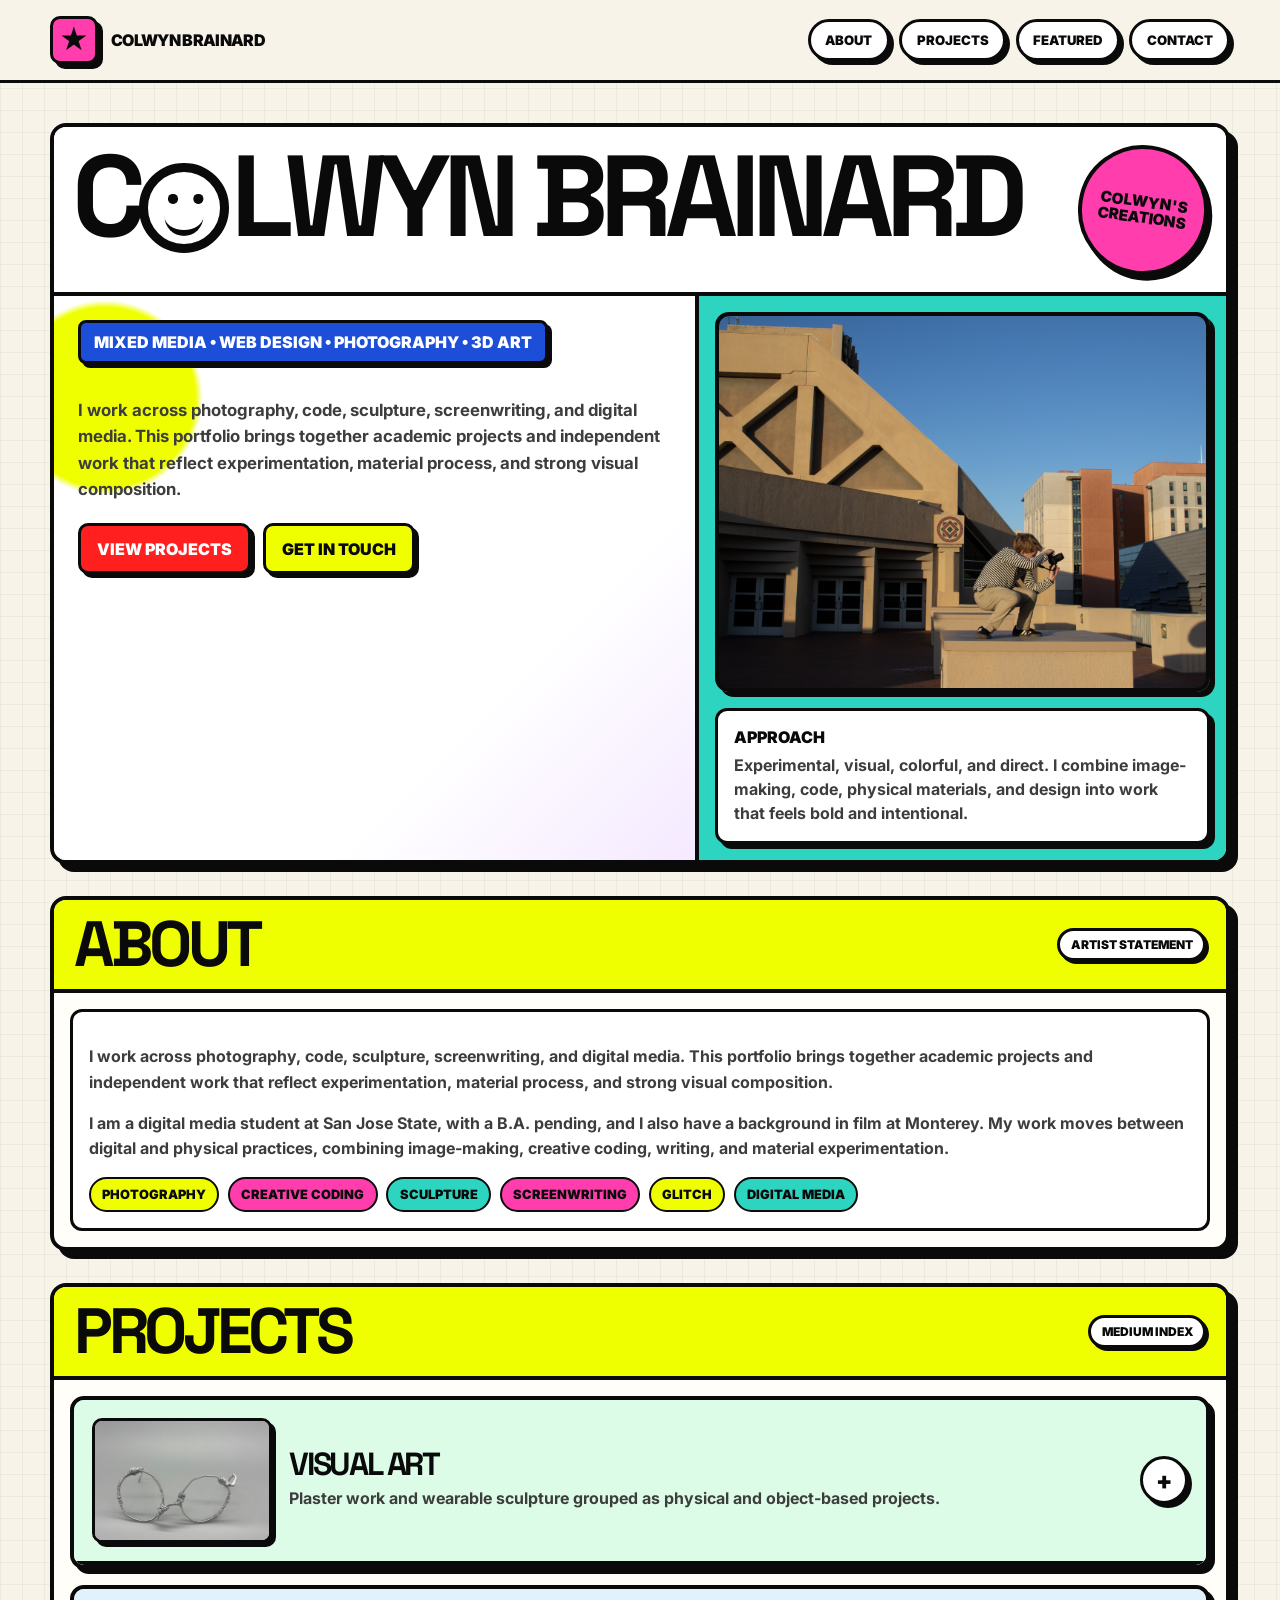
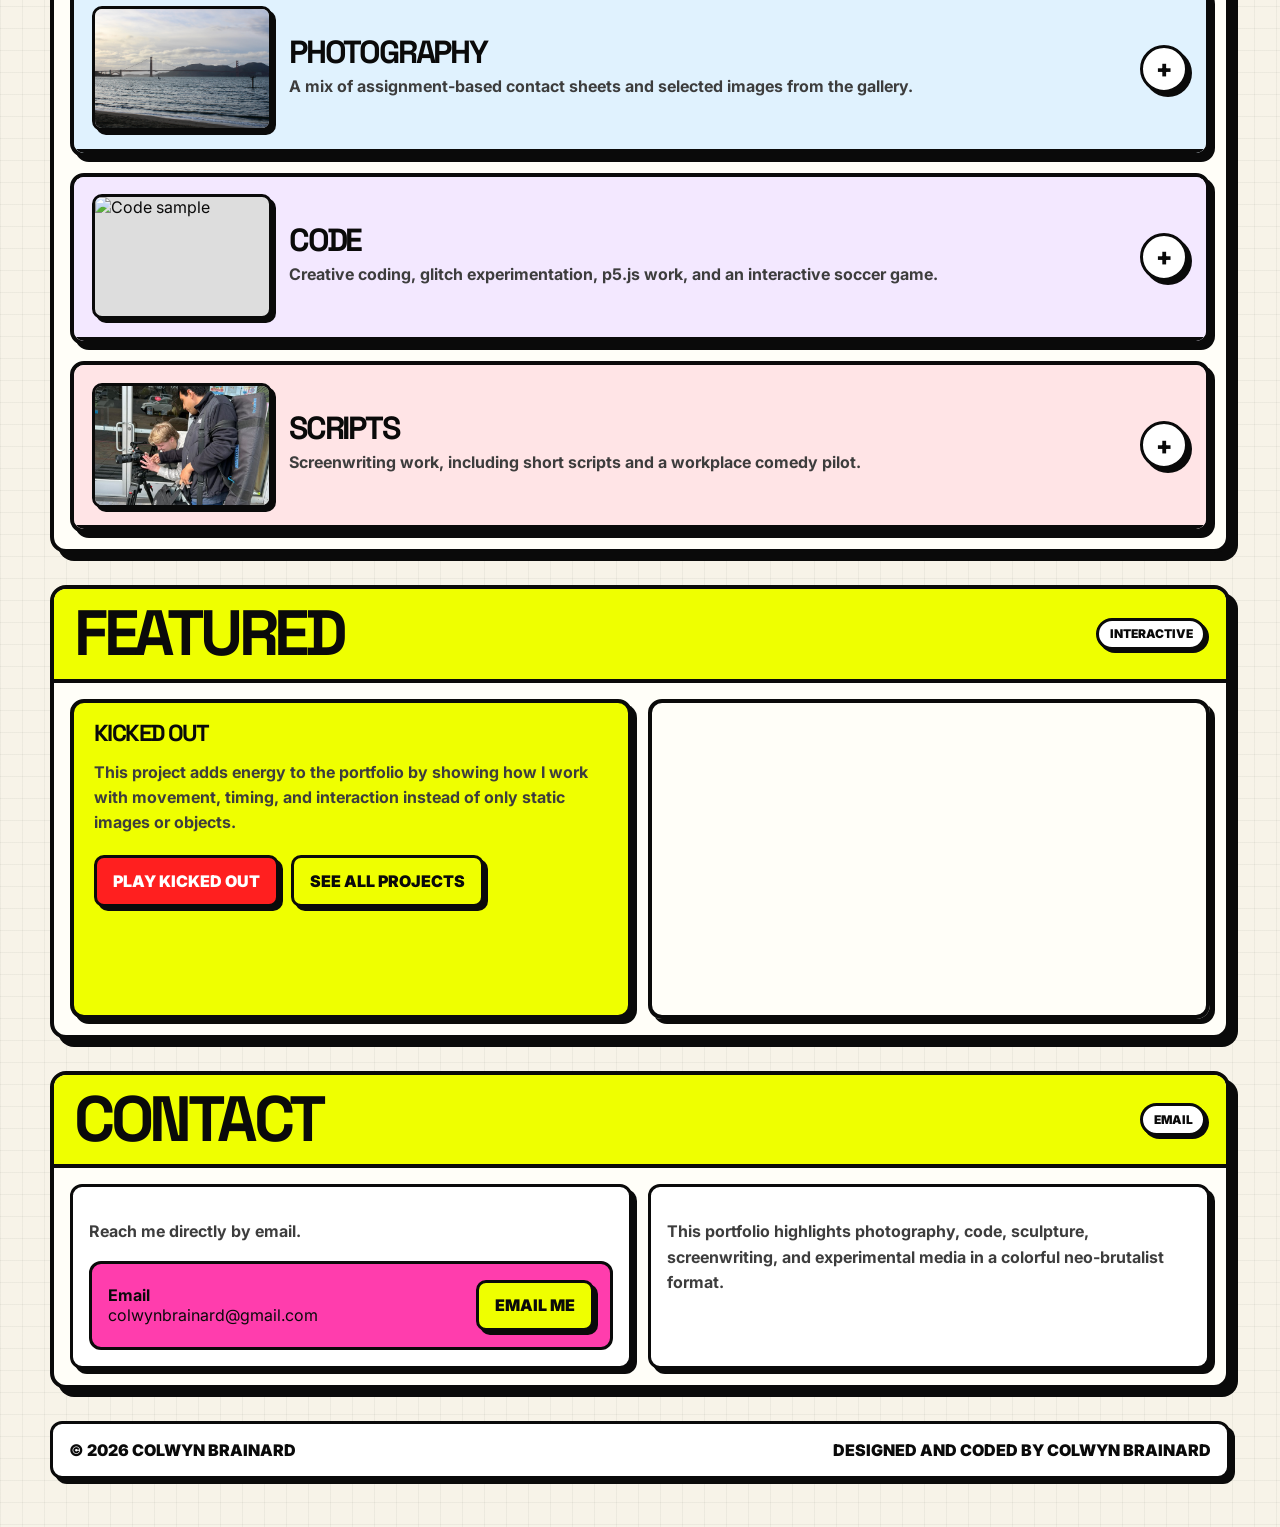
==== index.html @ e427d1ee "Add files via upload" ====
<!DOCTYPE html>
<html lang="en">
<head>
  <meta charset="UTF-8" />
  <meta name="viewport" content="width=device-width, initial-scale=1.0" />
  <title>Colwyn Brainard | Portfolio</title>

  <link rel="preconnect" href="https://fonts.googleapis.com">
  <link rel="preconnect" href="https://fonts.gstatic.com" crossorigin>
  <link href="https://fonts.googleapis.com/css2?family=Inter:wght@500;600;700;800;900&family=Space+Grotesk:wght@700&display=swap" rel="stylesheet">

  <style>
    :root {
      --paper: #f7f3e8;
      --ink: #0a0a0a;
      --muted: #3d3d3d;
      --blue: #1d4ed8;
      --red: #ff1f1f;
      --yellow: #efff00;
      --green: #00c46a;
      --pink: #ff3dad;
      --purple: #7c3aed;
      --teal: #2dd4bf;
      --shadow: 8px 8px 0 #0a0a0a;
      --shadow-sm: 5px 5px 0 #0a0a0a;
      --radius: 16px;
      --max: 1180px;
    }

    * { box-sizing: border-box; }
    html { scroll-behavior: smooth; }

    body {
      margin: 0;
      font-family: 'Inter', sans-serif;
      color: var(--ink);
      background:
        linear-gradient(rgba(10,10,10,0.045) 1px, transparent 1px),
        linear-gradient(90deg, rgba(10,10,10,0.045) 1px, transparent 1px),
        var(--paper);
      background-size: 22px 22px;
      overflow-x: hidden;
    }

    a { color: inherit; text-decoration: none; }
    img { max-width: 100%; display: block; }

    .container {
      width: min(calc(100% - 2rem), var(--max));
      margin-inline: auto;
    }

    header {
      position: sticky;
      top: 0;
      z-index: 20;
      background: var(--paper);
      border-bottom: 3px solid var(--ink);
    }

    .nav {
      display: flex;
      justify-content: space-between;
      align-items: center;
      gap: 1rem;
      padding: 1rem 0;
    }

    .brand {
      display: flex;
      align-items: center;
      gap: 0.8rem;
      font-weight: 900;
      text-transform: uppercase;
      letter-spacing: -0.04em;
    }

    .brand-mark {
      width: 48px;
      height: 48px;
      display: grid;
      place-items: center;
      background: var(--pink);
      border: 3px solid var(--ink);
      box-shadow: var(--shadow-sm);
      border-radius: 10px;
      font-weight: 900;
      font-size: 1.8rem;
      line-height: 1;
    }

    .nav-links {
      display: flex;
      flex-wrap: wrap;
      gap: 0.6rem;
    }

    .nav-links a {
      padding: 0.65rem 0.9rem;
      border: 3px solid var(--ink);
      background: #fff;
      box-shadow: 4px 4px 0 var(--ink);
      border-radius: 999px;
      font-weight: 900;
      text-transform: uppercase;
      font-size: 0.82rem;
      transition: 0.15s ease;
    }

    .nav-links a:hover,
    .nav-links a.active {
      transform: translate(3px, 3px);
      box-shadow: 1px 1px 0 var(--ink);
      background: var(--yellow);
    }

    section {
      margin: 2rem auto;
      border: 4px solid var(--ink);
      background: #fffef8;
      box-shadow: var(--shadow);
      border-radius: var(--radius);
      overflow: hidden;
    }

    .section-head {
      border-bottom: 4px solid var(--ink);
      padding: 1rem 1.25rem;
      background: var(--yellow);
      display: flex;
      justify-content: space-between;
      align-items: center;
      gap: 1rem;
    }

    .label {
      display: inline-block;
      padding: 0.35rem 0.65rem;
      background: #fff;
      border: 3px solid var(--ink);
      border-radius: 999px;
      font-size: 0.75rem;
      font-weight: 900;
      text-transform: uppercase;
      box-shadow: 3px 3px 0 var(--ink);
      white-space: nowrap;
    }

    h1, h2, h3 {
      margin: 0;
      font-family: 'Space Grotesk', 'Inter', sans-serif;
      letter-spacing: -0.07em;
      line-height: 0.9;
      text-transform: uppercase;
    }

    h1 { font-size: clamp(3rem, 9vw, 7.25rem); }
    h2 { font-size: clamp(2.2rem, 5vw, 4.5rem); }
    h3 { font-size: 1.45rem; margin-bottom: 0.65rem; }

    p {
      color: var(--muted);
      line-height: 1.58;
      font-weight: 700;
    }

    .hero { margin-top: 2.5rem; background: #fff; }

    .hero-top {
      padding: 1.1rem;
      border-bottom: 4px solid var(--ink);
      display: grid;
      grid-template-columns: 1fr auto;
      gap: 1rem;
      align-items: start;
      background: #fff;
    }

    .hero-title-box { position: relative; }

    .hero-title-box::after {
      content: none;
    }

    .smiley-o {
      display: inline-grid;
      place-items: center;
      width: 0.78em;
      height: 0.78em;
      border: 0.085em solid var(--ink);
      border-radius: 50%;
      vertical-align: -0.09em;
      position: relative;
      margin-inline: 0.015em;
      background: #fff;
      transform: translateY(0.06em);
    }

    .smiley-o::before {
      content: "";
      position: absolute;
      width: 0.08em;
      height: 0.08em;
      border-radius: 50%;
      background: var(--ink);
      left: 28%;
      top: 31%;
      box-shadow: 0.22em 0 0 var(--ink);
    }

    .smiley-o::after {
      content: "";
      position: absolute;
      width: 0.34em;
      height: 0.18em;
      border-bottom: 0.06em solid var(--ink);
      border-radius: 0 0 999px 999px;
      left: 50%;
      top: 52%;
      transform: translateX(-50%);
    }

    .hero-badge {
      width: 130px;
      aspect-ratio: 1;
      display: grid;
      place-items: center;
      border: 4px solid var(--ink);
      background: var(--pink);
      box-shadow: var(--shadow-sm);
      border-radius: 50%;
      font-weight: 900;
      text-align: center;
      transform: rotate(8deg);
      text-transform: uppercase;
      font-size: 0.95rem;
      line-height: 1.05;
    }

    .hero-body {
      display: grid;
      grid-template-columns: 1.1fr 0.9fr;
      gap: 0;
    }

    .hero-copy {
      padding: 1.5rem;
      border-right: 4px solid var(--ink);
      background:
        radial-gradient(circle at 8% 18%, var(--yellow) 0 12%, transparent 13%),
        linear-gradient(135deg, #fff 0%, #fff 70%, #f5e9ff 100%);
    }

    .eyebrow {
      display: inline-block;
      padding: 0.55rem 0.8rem;
      background: var(--blue);
      color: #fff;
      border: 3px solid var(--ink);
      box-shadow: 4px 4px 0 var(--ink);
      font-weight: 900;
      text-transform: uppercase;
      margin-bottom: 1rem;
      border-radius: 8px;
    }

    .hero-copy p { max-width: 64ch; font-size: 1.05rem; }

    .hero-actions,
    .project-links {
      display: flex;
      flex-wrap: wrap;
      gap: 0.75rem;
      margin-top: 1.25rem;
    }

    .btn, .link-chip {
      display: inline-flex;
      align-items: center;
      justify-content: center;
      padding: 0.8rem 1rem;
      border: 3px solid var(--ink);
      background: #fff;
      box-shadow: 4px 4px 0 var(--ink);
      border-radius: 10px;
      font-weight: 900;
      text-transform: uppercase;
      transition: 0.15s ease;
    }

    .btn:hover, .link-chip:hover {
      transform: translate(3px, 3px);
      box-shadow: 1px 1px 0 var(--ink);
    }

    .btn-primary { background: var(--red); color: #fff; }
    .btn-secondary { background: var(--yellow); }

    .hero-visual {
      padding: 1rem;
      background: var(--teal);
      display: grid;
      gap: 1rem;
    }

    .portrait-panel {
      min-height: 380px;
      border: 4px solid var(--ink);
      background: url('images/me.jpg') center/cover;
      box-shadow: var(--shadow-sm);
      border-radius: 14px;
    }

    .visual-notes {
      display: grid;
      grid-template-columns: 1fr;
      gap: 1rem;
    }

    .note-card, .stat, .contact-card {
      padding: 1rem;
      background: #fff;
      border: 3px solid var(--ink);
      box-shadow: var(--shadow-sm);
      border-radius: 12px;
    }

    .note-card strong,
    .stat strong {
      display: block;
      font-weight: 900;
      text-transform: uppercase;
      margin-bottom: 0.35rem;
    }

    .note-card span,
    .stat span {
      color: var(--muted);
      font-weight: 700;
      line-height: 1.5;
    }

    .about-grid,
    .contact-grid,
    .feature-grid {
      display: grid;
      grid-template-columns: 1fr 1fr;
      gap: 1rem;
      padding: 1rem;
    }

    .about-grid {
      grid-template-columns: 1fr;
    }

    .about-copy {
      padding: 1rem;
      background: #fff;
      border: 3px solid var(--ink);
      border-radius: 12px;
    }

    .skill-cloud,
    .project-tags {
      display: flex;
      flex-wrap: wrap;
      gap: 0.55rem;
      margin-top: 1rem;
    }

    .chip, .tag {
      padding: 0.48rem 0.7rem;
      background: var(--yellow);
      border: 2px solid var(--ink);
      border-radius: 999px;
      font-weight: 900;
      font-size: 0.8rem;
      text-transform: uppercase;
    }

    .chip:nth-child(2n), .tag:nth-child(2n) { background: var(--pink); }
    .chip:nth-child(3n), .tag:nth-child(3n) { background: var(--teal); }

    .stat-grid {
      display: grid;
      grid-template-columns: repeat(2, 1fr);
      gap: 1rem;
    }

    .stat strong {
      font-size: 2.2rem;
      font-family: 'Space Grotesk', sans-serif;
    }

    .projects-grid {
      display: grid;
      grid-template-columns: repeat(12, minmax(0, 1fr));
      gap: 1rem;
      padding: 1rem;
    }

    .project {
      grid-column: span 4;
      background: #fff;
      border: 4px solid var(--ink);
      border-radius: 14px;
      overflow: hidden;
      box-shadow: var(--shadow-sm);
    }

    .project.wide { grid-column: span 6; }

    .project.hub-card {
      min-height: 100%;
      transition: 0.16s ease;
    }

    .project.hub-card:hover {
      transform: translate(3px, 3px);
      box-shadow: 2px 2px 0 var(--ink);
    }

    .project-media {
      height: 230px;
      overflow: hidden;
      border-bottom: 4px solid var(--ink);
      background: #ddd;
    }

    .project-media img {
      width: 100%;
      height: 100%;
      object-fit: cover;
      filter: contrast(1.05) saturate(1.08);
    }

    .project-body { padding: 1rem; }

    .project-meta {
      display: flex;
      justify-content: space-between;
      gap: 1rem;
      margin-bottom: 0.8rem;
      font-size: 0.8rem;
      font-weight: 900;
      text-transform: uppercase;
    }

    .project:nth-child(1) .project-body { background: #e7ffe7; }
    .project:nth-child(2) .project-body { background: #fff5cc; }
    .project:nth-child(3) .project-body { background: #f3e8ff; }
    .project:nth-child(4) .project-body { background: #dcfce7; }

    .project-group {
      margin: 1rem;
      border: 4px solid var(--ink);
      border-radius: 14px;
      overflow: hidden;
      box-shadow: var(--shadow-sm);
      background: #fff;
    }

    .project-group summary {
      cursor: pointer;
      list-style: none;
      padding: 1.1rem;
      border-bottom: 4px solid var(--ink);
      background: var(--yellow);
      display: grid;
      grid-template-columns: 180px 1fr auto;
      gap: 1.1rem;
      align-items: center;
      min-height: 150px;
    }

    .project-group summary::-webkit-details-marker { display: none; }

    .summary-thumb {
      height: 125px;
      border: 3px solid var(--ink);
      border-radius: 10px;
      overflow: hidden;
      background: #ddd;
      box-shadow: 4px 4px 0 var(--ink);
    }

    .summary-thumb img {
      width: 100%;
      height: 100%;
      object-fit: cover;
    }

    .summary-text h3 {
      margin-bottom: 0.45rem;
      font-size: 2rem;
    }

    .summary-text p {
      margin: 0;
      max-width: 70ch;
      font-size: 1rem;
    }

    .summary-arrow {
      width: 48px;
      height: 48px;
      display: grid;
      place-items: center;
      border: 3px solid var(--ink);
      border-radius: 50%;
      background: #fff;
      box-shadow: 4px 4px 0 var(--ink);
      font-weight: 900;
      font-size: 1.5rem;
    }

    .project-group[open] .summary-arrow {
      background: var(--pink);
      transform: rotate(45deg);
    }

    .project-list {
      display: grid;
      grid-template-columns: 1fr;
      gap: 1.1rem;
      padding: 1.1rem;
      background: #fffef8;
      overflow: visible;
    }

    .mini-project {
      grid-column: auto;
      border: 3px solid var(--ink);
      border-radius: 12px;
      overflow: hidden;
      background: #fff;
      box-shadow: 4px 4px 0 var(--ink);
      display: grid;
      grid-template-columns: 190px 1fr;
      min-height: 155px;
    }

    .mini-project.full { grid-column: auto; }

    .mini-project img {
      width: 100%;
      height: 100%;
      min-height: 155px;
      object-fit: cover;
      border-right: 3px solid var(--ink);
    }

    .mini-project .project-body { background: #fff; }

    .project-group:nth-of-type(1) summary { background: #dcfce7; }
    .project-group:nth-of-type(2) summary { background: #e0f2fe; }
    .project-group:nth-of-type(3) summary { background: #f3e8ff; }
    .project-group:nth-of-type(4) summary { background: #ffe4e6; }

    .feature-card {
      min-height: 320px;
      background: #fff;
      border: 4px solid var(--ink);
      border-radius: 14px;
      overflow: hidden;
      box-shadow: var(--shadow-sm);
    }

    .feature-copy { padding: 1.25rem; background: var(--yellow); }
    .feature-visual { background: url('images/game.png') center/cover; }

    .contact-row {
      display: flex;
      justify-content: space-between;
      align-items: center;
      gap: 1rem;
      margin-top: 1rem;
      padding: 1rem;
      background: var(--pink);
      border: 3px solid var(--ink);
      border-radius: 12px;
    }

    footer {
      width: min(calc(100% - 2rem), var(--max));
      margin: 2rem auto 3rem;
      padding: 1rem;
      background: #fff;
      border: 3px solid var(--ink);
      box-shadow: var(--shadow-sm);
      border-radius: 12px;
      display: flex;
      justify-content: space-between;
      gap: 1rem;
      flex-wrap: wrap;
      font-weight: 900;
      text-transform: uppercase;
    }

    @media (max-width: 980px) {
      .hero-body,
      .about-grid,
      .feature-grid,
      .contact-grid { grid-template-columns: 1fr; }
      .hero-copy { border-right: 0; border-bottom: 4px solid var(--ink); }
      .project, .project.wide { grid-column: span 6; }
      .project-group summary { grid-template-columns: 150px 1fr auto; }
    }

    @media (max-width: 700px) {
      .nav { flex-direction: column; align-items: flex-start; }
      .project, .project.wide, .mini-project, .mini-project.full { grid-column: span 12; }
      .visual-notes, .stat-grid { grid-template-columns: 1fr; }
      .project-group summary { grid-template-columns: 1fr; }
      .summary-thumb { height: 150px; }
      .mini-project { grid-template-columns: 1fr; }
      .mini-project img {
        height: 190px;
        min-height: 190px;
        border-right: 0;
        border-bottom: 3px solid var(--ink);
      }
      h1 { font-size: clamp(3.5rem, 20vw, 6rem); }
      section { margin: 1.25rem auto; }
    }
  </style>
</head>

<body>
  <header>
    <div class="container nav">
      <a class="brand" href="#home">
        <div class="brand-mark">★</div>
        <span>Colwyn Brainard</span>
      </a>
      <nav class="nav-links">
        <a href="#about">About</a>
        <a href="#projects">Projects</a>
        <a href="#featured">Featured</a>
        <a href="#contact">Contact</a>
      </nav>
    </div>
  </header>

  <main class="container">
    <section class="hero" id="home">
      <div class="hero-top">
        <div class="hero-title-box">
          <h1>C<span class="smiley-o" aria-label="o"></span>lwyn Brainard</h1>
        </div>
        <div class="hero-badge">Colwyn's<br>Creations</div>
      </div>

      <div class="hero-body">
        <div class="hero-copy">
          <div class="eyebrow">Mixed Media • Web Design • Photography • 3D Art</div>
          <p>
            I work across photography, code, sculpture, screenwriting, and digital media. This portfolio brings together academic projects and independent work that reflect experimentation, material process, and strong visual composition.
          </p>
          <div class="hero-actions">
            <a class="btn btn-primary" href="#projects">View Projects</a>
            <a class="btn btn-secondary" href="#contact">Get In Touch</a>
          </div>
        </div>

        <div class="hero-visual">
          <div class="portrait-panel"></div>
          <div class="visual-notes">
            <div class="note-card"><strong>Approach</strong><span>Experimental, visual, colorful, and direct. I combine image-making, code, physical materials, and design into work that feels bold and intentional.</span></div>
          </div>
        </div>
      </div>
    </section>

    <section id="about">
      <div class="section-head">
        <h2>About</h2>
        <span class="label">Artist Statement</span>
      </div>

      <div class="about-grid">
        <div class="about-copy">
          <p>
            I work across photography, code, sculpture, screenwriting, and digital media. This portfolio brings together academic projects and independent work that reflect experimentation, material process, and strong visual composition.
          </p>

          <p>
            I am a digital media student at San Jose State, with a B.A. pending, and I also have a background in film at Monterey. My work moves between digital and physical practices, combining image-making, creative coding, writing, and material experimentation.
          </p>

          <div class="skill-cloud">
            <span class="chip">Photography</span>
            <span class="chip">Creative Coding</span>
            <span class="chip">Sculpture</span>
            <span class="chip">Screenwriting</span>
            <span class="chip">Glitch</span>
            <span class="chip">Digital Media</span>
          </div>
        </div>
      </div>
    </section>

    <section id="projects">
      <div class="section-head">
        <h2>Projects</h2>
        <span class="label">Medium Index</span>
      </div>

      <details class="project-group" id="visual-art">
        <summary>
          <div class="summary-thumb"><img src="images/sculp1.jpg" alt="Visual art sample"></div>
          <div class="summary-text">
            <h3>Visual Art</h3>
            <p>Plaster work and wearable sculpture grouped as physical and object-based projects.</p>
          </div>
          <div class="summary-arrow">+</div>
        </summary>
        <div class="project-list">
          <article class="mini-project">
            <img src="images/sculp2.jpg" alt="Plaster sculpture">
            <div class="project-body"><div class="project-meta"><span>Assignment 3</span><span>Sculpture</span></div><h3>Plaster Bandage Form</h3><p><strong>April 2026</strong> — Material exploration using plaster bandage to build form, texture, and presence.</p><div class="project-tags"><span class="tag">Plaster</span><span class="tag">Form</span></div></div>
          </article>

          <article class="mini-project full">
            <img src="images/sculp1.jpg" alt="Wire sculpture">
            <div class="project-body"><div class="project-meta"><span>Assignment 4</span><span>Wire</span></div><h3>Wearable Wire Piece</h3><p><strong>February 2026</strong> — A wearable sculpture focused on structure, movement, and translating sketch ideas into 3D form.</p><div class="project-tags"><span class="tag">Wire</span><span class="tag">Wearable</span></div></div>
          </article>
        </div>
      </details>

      <details class="project-group" id="photography">
        <summary>
          <div class="summary-thumb"><img src="images/fogline.jpg" alt="Photography sample"></div>
          <div class="summary-text">
            <h3>Photography</h3>
            <p>A mix of assignment-based contact sheets and selected images from the gallery.</p>
          </div>
          <div class="summary-arrow">+</div>
        </summary>
        <div class="project-list">
          <article class="mini-project full">
            <img src="images/fogline.jpg" alt="Gallery preview">
            <div class="project-body"><div class="project-meta"><span>Gallery</span><span>Selected Photos</span></div><h3>Photo Gallery</h3><p>A selected photo gallery of landscapes, portraits, architecture, objects, and visual studies.</p><div class="project-tags"><span class="tag">Photography</span><span class="tag">Gallery</span><span class="tag">Visual Study</span></div><div class="project-links"><a class="link-chip" href="gallery.html">Open Full Gallery</a></div></div>
          </article>
        </div>
      </details>

      <details class="project-group" id="code-work">
        <summary>
          <div class="summary-thumb"><img src="images/game.png" alt="Code sample"></div>
          <div class="summary-text">
            <h3>Code</h3>
            <p>Creative coding, glitch experimentation, p5.js work, and an interactive soccer game.</p>
          </div>
          <div class="summary-arrow">+</div>
        </summary>
        <div class="project-list">
          <article class="mini-project">
            <img src="images/glitch.jpg" alt="Glitch artwork">
            <div class="project-body"><div class="project-meta"><span>Assignment 1</span><span>Glitch</span></div><h3>Critical Glitch Study</h3><p>Explores digital corruption and file misuse as a way of revealing hidden structures inside digital media.</p><div class="project-tags"><span class="tag">Glitch</span><span class="tag">Digital Media</span><span class="tag">Experiment</span></div></div>
          </article>

          <article class="mini-project">
            <img src="images/p5jsportrait.png" alt="p5 self portrait">
            <div class="project-body"><div class="project-meta"><span>Assignment 2</span><span>p5.js</span></div><h3>Coded Self-Portrait</h3><p>A self-portrait built with code using geometry, abstraction, and layered color.</p><div class="project-tags"><span class="tag">p5.js</span><span class="tag">Portrait</span></div></div>
          </article>

          <article class="mini-project">
            <img src="images/game.png" alt="Kicked Out game screenshot">
            <div class="project-body"><div class="project-meta"><span>Independent</span><span>Game</span></div><h3>Kicked Out</h3><p>An interactive soccer game built in p5.js with responsive movement, simple controls, and fast-paced gameplay.</p><div class="project-tags"><span class="tag">Interactive</span><span class="tag">Game Design</span><span class="tag">p5.js</span></div><div class="project-links"><a class="link-chip" href="https://colwynbrainard-prog.github.io/soccer-game/" target="_blank" rel="noopener noreferrer">Play Game</a></div></div>
          </article>
        </div>
      </details>

      <details class="project-group" id="scripts-work">
        <summary>
          <div class="summary-thumb"><img src="images/portrait2.JPG" alt="Scripts sample"></div>
          <div class="summary-text">
            <h3>Scripts</h3>
            <p>Screenwriting work, including short scripts and a workplace comedy pilot.</p>
          </div>
          <div class="summary-arrow">+</div>
        </summary>
        <div class="project-list">
          <article class="mini-project">
            <div class="project-body"><div class="project-meta"><span>Short Script</span><span>Drama / Memory</span></div><h3>Amphibian</h3><p>An older man is pulled back into unresolved childhood trauma when Valerie arrives with news that Andy, long believed lost, may still be alive.</p><div class="project-links"><a class="link-chip" href="scripts.html#amphibian">Read Summary</a><a class="link-chip" href="scripts/Script Amphibian (2).pdf" target="_blank">Open PDF</a></div></div>
          </article>

          <article class="mini-project">
            <div class="project-body"><div class="project-meta"><span>Short Script</span><span>Adventure / Comedy</span></div><h3>Sawyer's Fortune</h3><p>A broke teenager drags his friends into an abandoned military building hoping to find treasure, only for the adventure to turn reckless and ridiculous.</p><div class="project-links"><a class="link-chip" href="scripts.html#sawyers-fortune">Read Summary</a><a class="link-chip" href="scripts/Script Sawyers Fortune.pdf" target="_blank">Open PDF</a></div></div>
          </article>

          <article class="mini-project">
            <div class="project-body"><div class="project-meta"><span>Short Script</span><span>Crime / Moral Tale</span></div><h3>Till the Glass Breaks</h3><p>Two teenage boys who break into cars are forced to return a stolen purse, briefly facing consequences before falling back into the same pattern.</p><div class="project-links"><a class="link-chip" href="scripts.html#till-the-glass-breaks">Read Summary</a><a class="link-chip" href="scripts/Script Till the Glass Breaks .pdf" target="_blank">Open PDF</a></div></div>
          </article>

          <article class="mini-project">
            <div class="project-body"><div class="project-meta"><span>TV Pilot</span><span>Workplace Comedy</span></div><h3>Greener Pastures</h3><p>A chaotic country club wedding becomes the center of a workplace comedy about a disastrous shift, a missing bride, and a failed membership tour.</p><div class="project-links"><a class="link-chip" href="scripts.html#greener-pastures">Read Summary</a><a class="link-chip" href="scripts/Script TV Pilot-4.pdf" target="_blank">Open PDF</a></div></div>
          </article>
        </div>
      </details>
    </section>

    <section id="featured">
      <div class="section-head">
        <h2>Featured</h2>
        <span class="label">Interactive</span>
      </div>
      <div class="feature-grid">
        <div class="feature-card feature-copy">
          <h3>Kicked Out</h3>
          <p>This project adds energy to the portfolio by showing how I work with movement, timing, and interaction instead of only static images or objects.</p>
          <div class="hero-actions">
            <a class="btn btn-primary" href="https://colwynbrainard-prog.github.io/soccer-game/" target="_blank" rel="noopener noreferrer">Play Kicked Out</a>
            <a class="btn btn-secondary" href="#projects">See All Projects</a>
          </div>
        </div>
        <div class="feature-card feature-visual"></div>
      </div>
    </section>

    <section id="contact">
      <div class="section-head">
        <h2>Contact</h2>
        <span class="label">Email</span>
      </div>
      <div class="contact-grid">
        <div class="contact-card">
          <p>Reach me directly by email.</p>
          <div class="contact-row">
            <div><strong>Email</strong><br><span>colwynbrainard@gmail.com</span></div>
            <a class="btn btn-secondary" href="mailto:colwynbrainard@gmail.com">Email Me</a>
          </div>
        </div>
        <div class="contact-card"><p>This portfolio highlights photography, code, sculpture, screenwriting, and experimental media in a colorful neo-brutalist format.</p></div>
      </div>
    </section>
  </main>

  <footer>
    <span>© 2026 Colwyn Brainard</span>
    <span>Designed and coded by Colwyn Brainard</span>
  </footer>
</body>
</html>
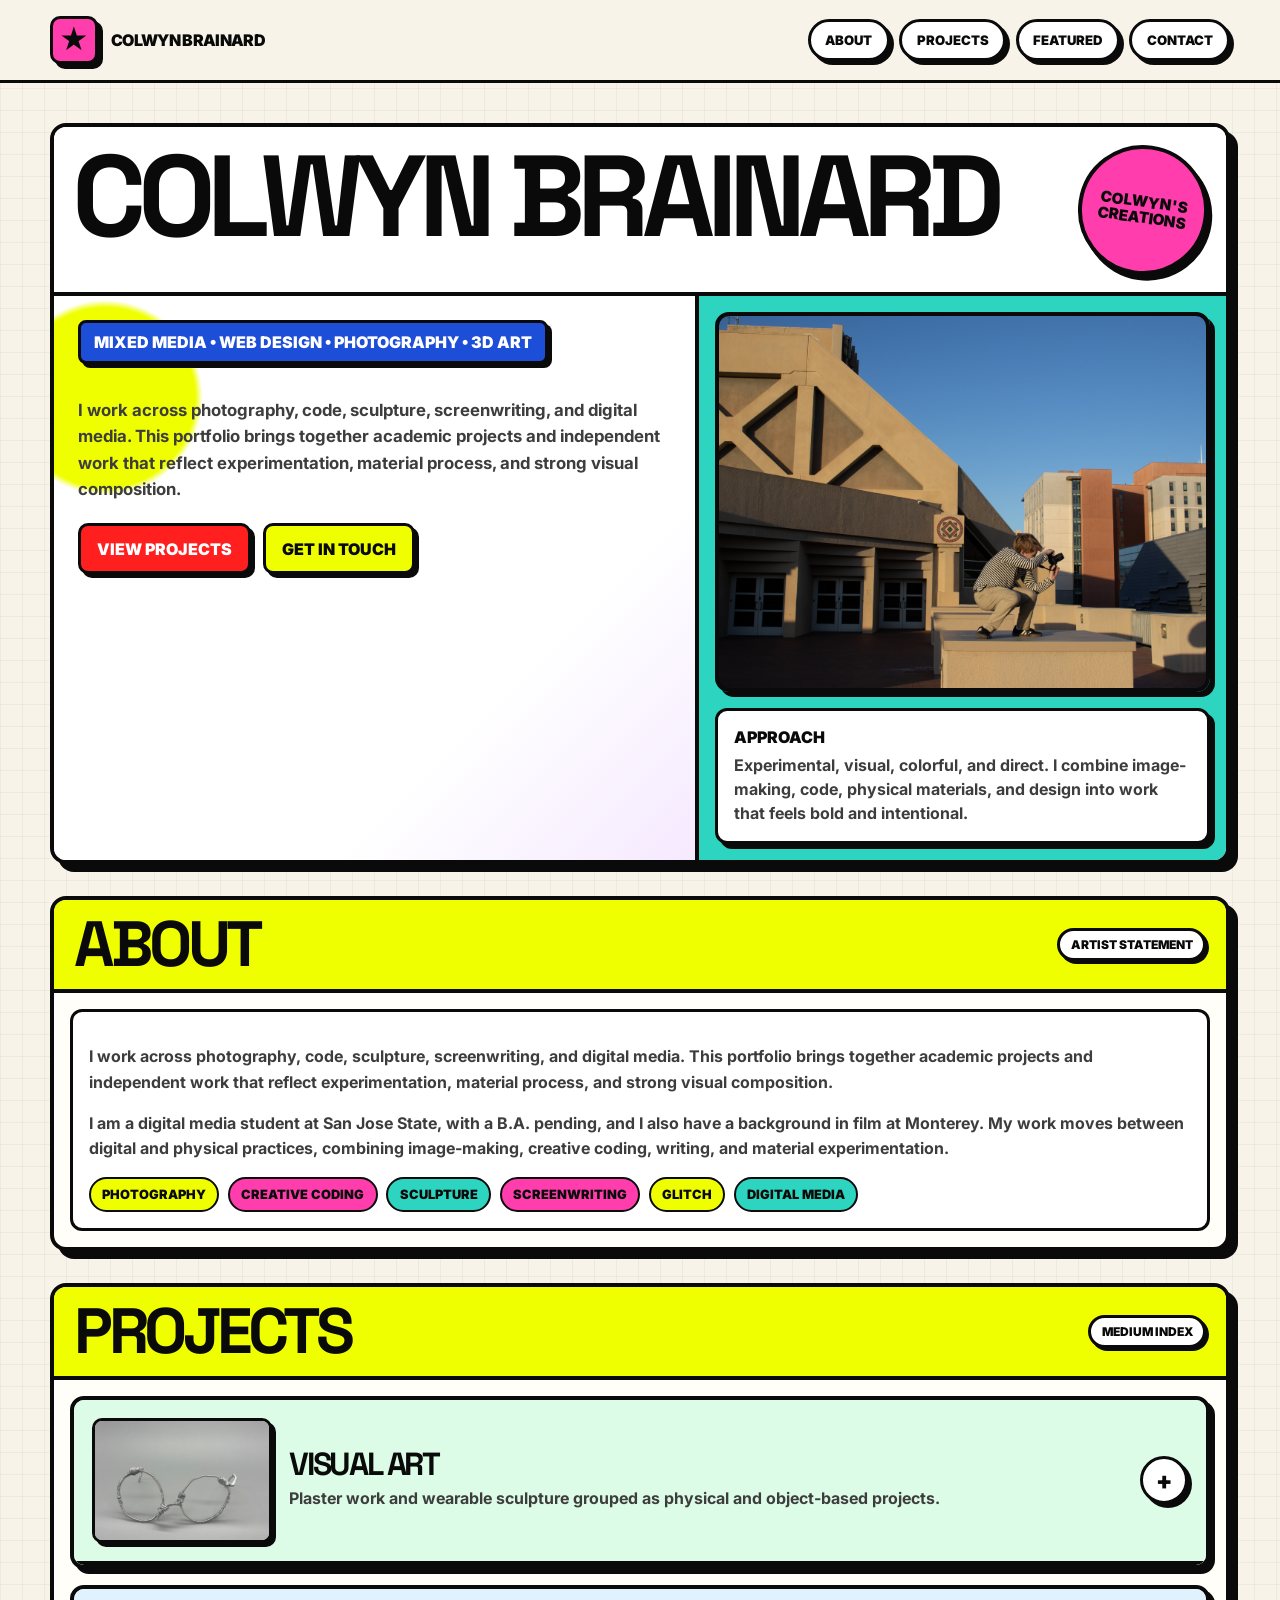
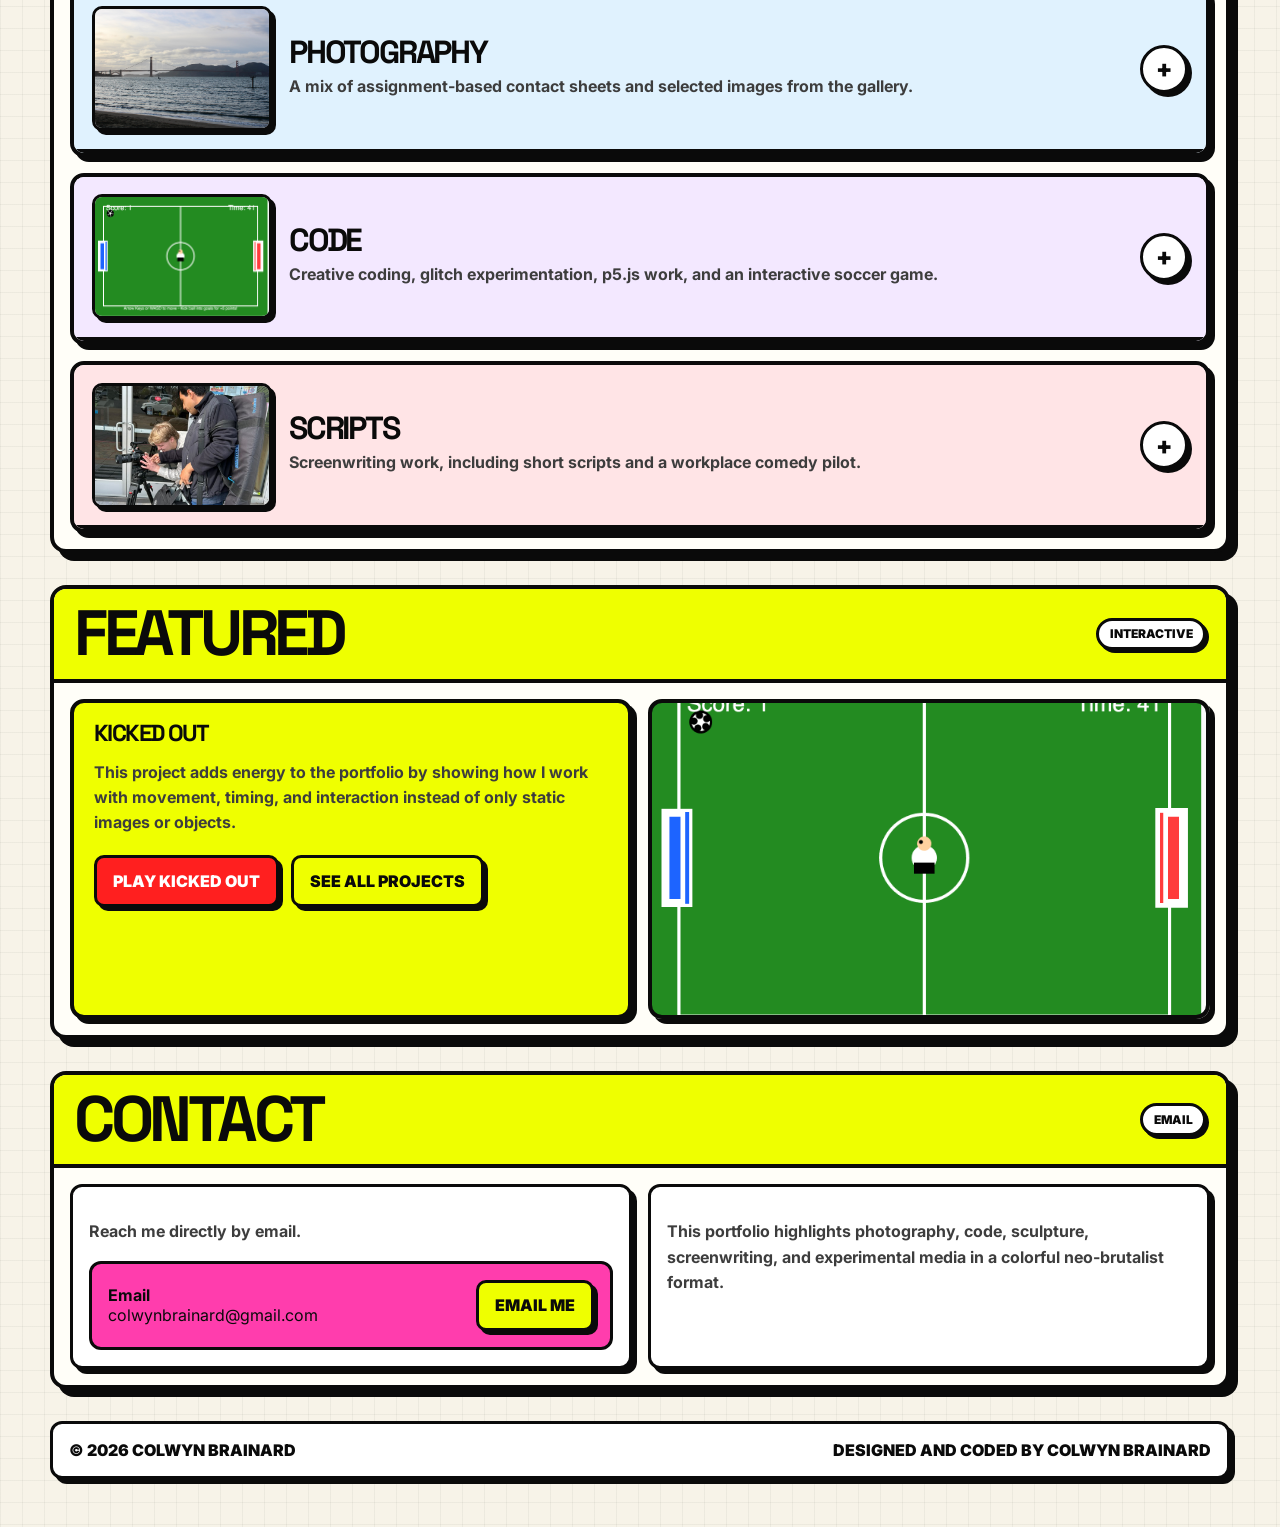
==== commit 2a16bdef: "Fix name spelling in hero section" ====
--- a/index.html
+++ b/index.html
@@ -646,7 +646,7 @@
     <section class="hero" id="home">
       <div class="hero-top">
         <div class="hero-title-box">
-          <h1>C<span class="smiley-o" aria-label="o"></span>lwyn Brainard</h1>
+         <h1>Colwyn Brainard</h1>
         </div>
         <div class="hero-badge">Colwyn's<br>Creations</div>
       </div>
@@ -774,7 +774,7 @@
 
       <details class="project-group" id="scripts-work">
         <summary>
-          <div class="summary-thumb"><img src="images/portrait2.JPG" alt="Scripts sample"></div>
+          <div class="summary-thumb"><img src="images/portrait2.jpg" alt="Scripts sample"></div>
           <div class="summary-text">
             <h3>Scripts</h3>
             <p>Screenwriting work, including short scripts and a workplace comedy pilot.</p>
